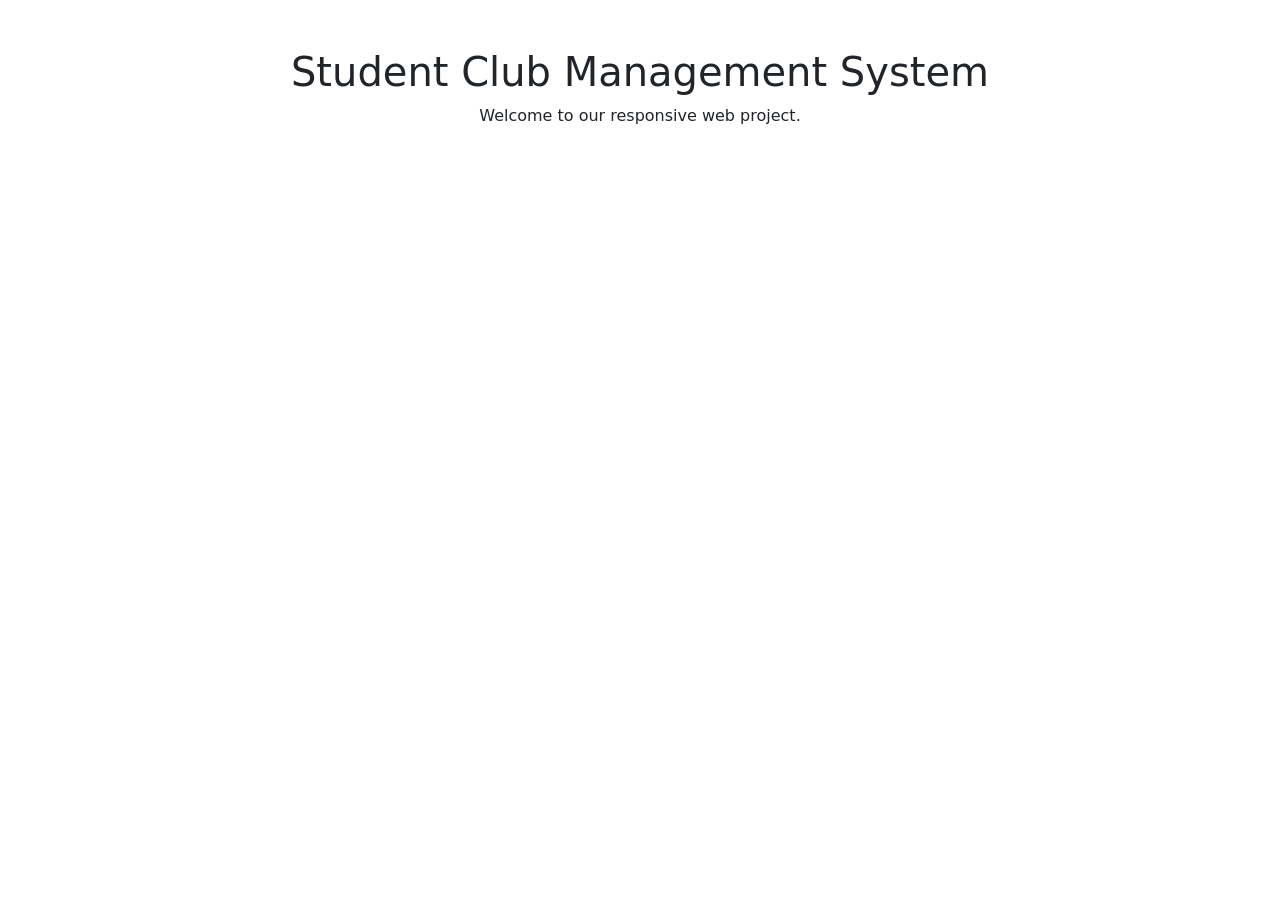
==== index.html @ 662017c7 "Initial project setup" ====
<!DOCTYPE html>
<html lang="en">
<head>
    <meta charset="UTF-8">
    <meta name="viewport" content="width=device-width, initial-scale=1.0">

    <title>Student Club Management</title>

    <!-- Bootstrap CSS -->
    <link href="https://cdn.jsdelivr.net/npm/bootstrap@5.3.3/dist/css/bootstrap.min.css" rel="stylesheet">

    <!-- Custom CSS -->
    <link rel="stylesheet" href="css/style.css">
</head>
<body>

    <h1 class="text-center mt-5">
        Student Club Management System
    </h1>

    <p class="text-center">
        Welcome to our responsive web project.
    </p>

    <!-- Bootstrap JS -->
    <script src="https://cdn.jsdelivr.net/npm/bootstrap@5.3.3/dist/js/bootstrap.bundle.min.js"></script>

    <!-- Custom JS -->
    <script src="js/script.js"></script>

</body>
</html>
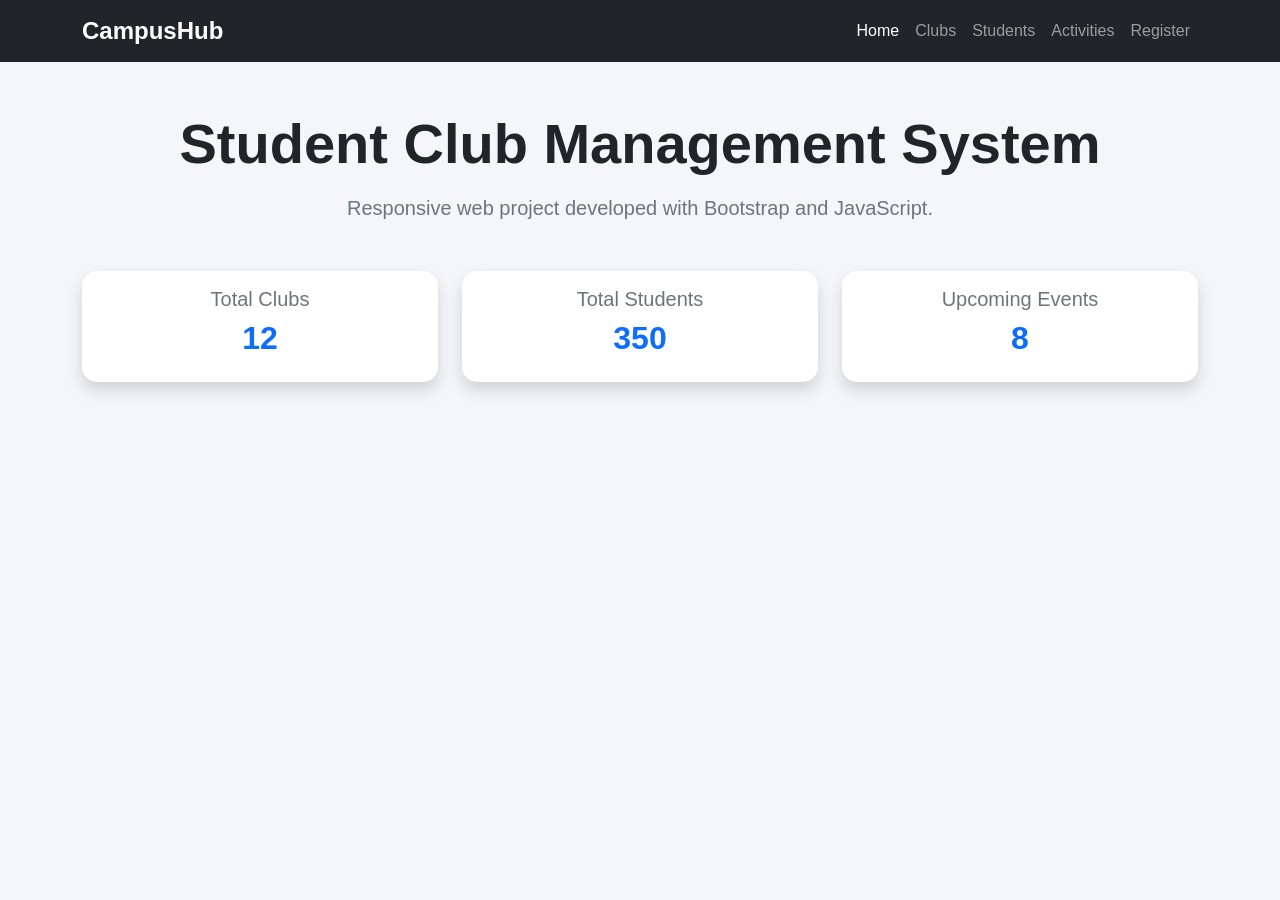
==== commit 69177af2: "Add dashboard styling" ====
--- a/index.html
+++ b/index.html
@@ -14,13 +14,121 @@
 </head>
 <body>
 
-    <h1 class="text-center mt-5">
-        Student Club Management System
-    </h1>
+    <!-- NAVBAR -->
 
-    <p class="text-center">
-        Welcome to our responsive web project.
-    </p>
+    <nav class="navbar navbar-expand-lg navbar-dark bg-dark">
+        <div class="container">
+
+            <a class="navbar-brand" href="#">
+                CampusHub
+            </a>
+
+            <button class="navbar-toggler" type="button" data-bs-toggle="collapse" data-bs-target="#menu">
+                <span class="navbar-toggler-icon"></span>
+            </button>
+
+            <div class="collapse navbar-collapse" id="menu">
+
+                <ul class="navbar-nav ms-auto">
+
+                    <li class="nav-item">
+                        <a class="nav-link active" href="index.html">Home</a>
+                    </li>
+
+                    <li class="nav-item">
+                        <a class="nav-link" href="clubs.html">Clubs</a>
+                    </li>
+
+                    <li class="nav-item">
+                        <a class="nav-link" href="students.html">Students</a>
+                    </li>
+
+                    <li class="nav-item">
+                        <a class="nav-link" href="activities.html">Activities</a>
+                    </li>
+
+                    <li class="nav-item">
+                        <a class="nav-link" href="register.html">Register</a>
+                    </li>
+
+                </ul>
+
+            </div>
+
+        </div>
+    </nav>
+
+    <!-- HERO SECTION -->
+
+    <div class="container mt-5 text-center">
+
+        <h1 class="display-4">
+            Student Club Management System
+        </h1>
+
+        <p class="lead mt-3">
+            Responsive web project developed with Bootstrap and JavaScript.
+        </p>
+
+    </div>
+
+    <!-- DASHBOARD CARDS -->
+
+    <div class="container mt-5">
+
+        <div class="row">
+
+            <div class="col-md-4 mb-4">
+
+                <div class="card shadow">
+
+                    <div class="card-body text-center">
+
+                        <h5>Total Clubs</h5>
+
+                        <h2>12</h2>
+
+                    </div>
+
+                </div>
+
+            </div>
+
+            <div class="col-md-4 mb-4">
+
+                <div class="card shadow">
+
+                    <div class="card-body text-center">
+
+                        <h5>Total Students</h5>
+
+                        <h2>350</h2>
+
+                    </div>
+
+                </div>
+
+            </div>
+
+            <div class="col-md-4 mb-4">
+
+                <div class="card shadow">
+
+                    <div class="card-body text-center">
+
+                        <h5>Upcoming Events</h5>
+
+                        <h2>8</h2>
+
+                    </div>
+
+                </div>
+
+            </div>
+
+        </div>
+
+    </div>
 
     <!-- Bootstrap JS -->
     <script src="https://cdn.jsdelivr.net/npm/bootstrap@5.3.3/dist/js/bootstrap.bundle.min.js"></script>
--- a/css/style.css
+++ b/css/style.css
@@ -0,0 +1,37 @@
+body {
+    background-color: #f4f6f9;
+    font-family: Arial, sans-serif;
+}
+
+.navbar-brand {
+    font-weight: bold;
+    font-size: 24px;
+}
+
+.display-4 {
+    font-weight: bold;
+    color: #212529;
+}
+
+.lead {
+    color: #6c757d;
+}
+
+.card {
+    border: none;
+    border-radius: 15px;
+}
+
+.card h5 {
+    color: #6c757d;
+}
+
+.card h2 {
+    color: #0d6efd;
+    font-weight: bold;
+}
+
+.card:hover {
+    transform: translateY(-5px);
+    transition: 0.3s;
+}
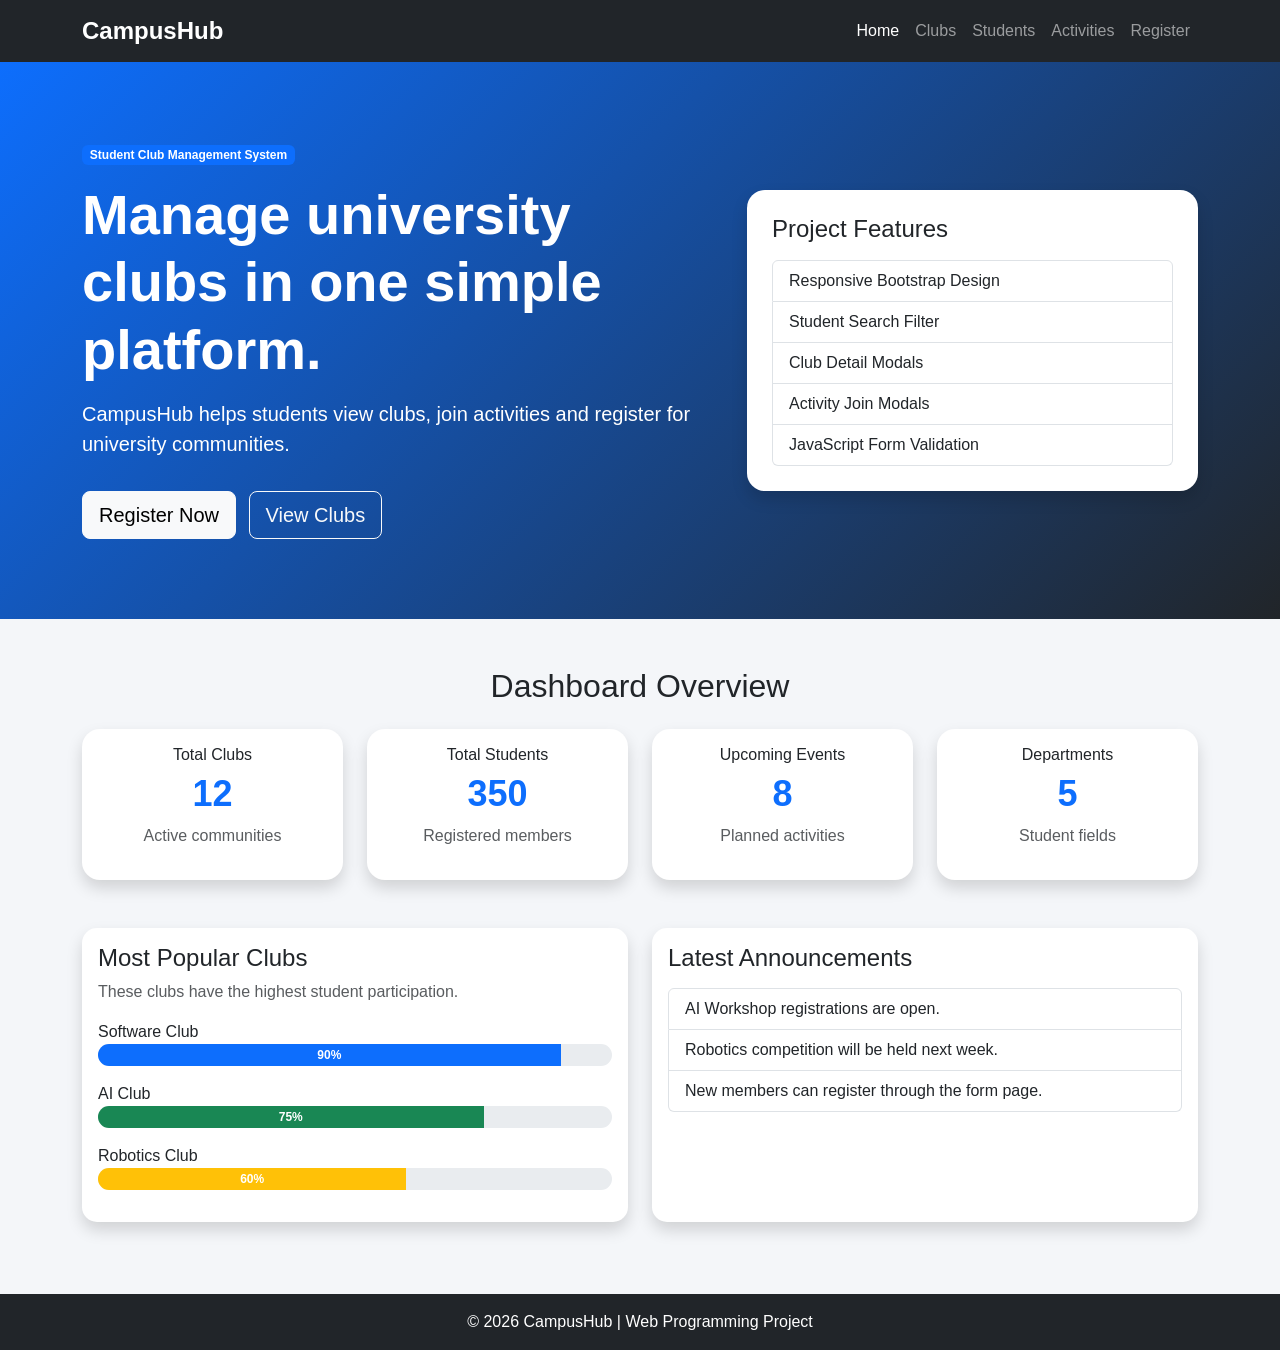
==== commit 9c38b57a: "Improve home page design" ====
--- a/index.html
+++ b/index.html
@@ -3,138 +3,224 @@
 <head>
     <meta charset="UTF-8">
     <meta name="viewport" content="width=device-width, initial-scale=1.0">
-
-    <title>Student Club Management</title>
-
-    <!-- Bootstrap CSS -->
+    <title>CampusHub Home</title>
+
     <link href="https://cdn.jsdelivr.net/npm/bootstrap@5.3.3/dist/css/bootstrap.min.css" rel="stylesheet">
-
-    <!-- Custom CSS -->
     <link rel="stylesheet" href="css/style.css">
 </head>
 <body>
 
-    <!-- NAVBAR -->
-
-    <nav class="navbar navbar-expand-lg navbar-dark bg-dark">
-        <div class="container">
-
-            <a class="navbar-brand" href="#">
-                CampusHub
-            </a>
-
-            <button class="navbar-toggler" type="button" data-bs-toggle="collapse" data-bs-target="#menu">
-                <span class="navbar-toggler-icon"></span>
-            </button>
-
-            <div class="collapse navbar-collapse" id="menu">
-
-                <ul class="navbar-nav ms-auto">
-
-                    <li class="nav-item">
-                        <a class="nav-link active" href="index.html">Home</a>
-                    </li>
-
-                    <li class="nav-item">
-                        <a class="nav-link" href="clubs.html">Clubs</a>
-                    </li>
-
-                    <li class="nav-item">
-                        <a class="nav-link" href="students.html">Students</a>
-                    </li>
-
-                    <li class="nav-item">
-                        <a class="nav-link" href="activities.html">Activities</a>
-                    </li>
-
-                    <li class="nav-item">
-                        <a class="nav-link" href="register.html">Register</a>
-                    </li>
-
-                </ul>
-
-            </div>
-
-        </div>
-    </nav>
-
-    <!-- HERO SECTION -->
-
-    <div class="container mt-5 text-center">
-
-        <h1 class="display-4">
-            Student Club Management System
-        </h1>
-
-        <p class="lead mt-3">
-            Responsive web project developed with Bootstrap and JavaScript.
-        </p>
-
-    </div>
-
-    <!-- DASHBOARD CARDS -->
-
-    <div class="container mt-5">
-
-        <div class="row">
-
-            <div class="col-md-4 mb-4">
-
-                <div class="card shadow">
-
-                    <div class="card-body text-center">
-
-                        <h5>Total Clubs</h5>
-
-                        <h2>12</h2>
-
-                    </div>
-
-                </div>
-
-            </div>
-
-            <div class="col-md-4 mb-4">
-
-                <div class="card shadow">
-
-                    <div class="card-body text-center">
-
-                        <h5>Total Students</h5>
-
-                        <h2>350</h2>
-
-                    </div>
-
-                </div>
-
-            </div>
-
-            <div class="col-md-4 mb-4">
-
-                <div class="card shadow">
-
-                    <div class="card-body text-center">
-
-                        <h5>Upcoming Events</h5>
-
-                        <h2>8</h2>
-
-                    </div>
-
-                </div>
-
-            </div>
-
-        </div>
-
-    </div>
-
-    <!-- Bootstrap JS -->
-    <script src="https://cdn.jsdelivr.net/npm/bootstrap@5.3.3/dist/js/bootstrap.bundle.min.js"></script>
-
-    <!-- Custom JS -->
-    <script src="js/script.js"></script>
+<nav class="navbar navbar-expand-lg navbar-dark bg-dark">
+    <div class="container">
+
+        <a class="navbar-brand" href="index.html">CampusHub</a>
+
+        <button class="navbar-toggler" type="button" data-bs-toggle="collapse" data-bs-target="#menu">
+            <span class="navbar-toggler-icon"></span>
+        </button>
+
+        <div class="collapse navbar-collapse" id="menu">
+            <ul class="navbar-nav ms-auto">
+                <li class="nav-item"><a class="nav-link active" href="index.html">Home</a></li>
+                <li class="nav-item"><a class="nav-link" href="clubs.html">Clubs</a></li>
+                <li class="nav-item"><a class="nav-link" href="students.html">Students</a></li>
+                <li class="nav-item"><a class="nav-link" href="activities.html">Activities</a></li>
+                <li class="nav-item"><a class="nav-link" href="register.html">Register</a></li>
+            </ul>
+        </div>
+
+    </div>
+</nav>
+
+<header class="hero-section">
+    <div class="container">
+        <div class="row align-items-center">
+
+            <div class="col-md-7">
+
+                <span class="badge bg-primary mb-3">
+                    Student Club Management System
+                </span>
+
+                <h1 class="display-4 text-white">
+                    Manage university clubs in one simple platform.
+                </h1>
+
+                <p class="lead text-white mt-3">
+                    CampusHub helps students view clubs, join activities and register for university communities.
+                </p>
+
+                <a href="register.html" class="btn btn-light btn-lg mt-3">
+                    Register Now
+                </a>
+
+                <a href="clubs.html" class="btn btn-outline-light btn-lg mt-3 ms-2">
+                    View Clubs
+                </a>
+
+            </div>
+
+            <div class="col-md-5 mt-4 mt-md-0">
+
+                <div class="hero-card shadow">
+
+                    <h4 class="mb-3">Project Features</h4>
+
+                    <ul class="list-group">
+
+                        <li class="list-group-item">Responsive Bootstrap Design</li>
+                        <li class="list-group-item">Student Search Filter</li>
+                        <li class="list-group-item">Club Detail Modals</li>
+                        <li class="list-group-item">Activity Join Modals</li>
+                        <li class="list-group-item">JavaScript Form Validation</li>
+
+                    </ul>
+
+                </div>
+
+            </div>
+
+        </div>
+    </div>
+</header>
+
+<section class="container mt-5">
+
+    <h2 class="text-center mb-4">
+        Dashboard Overview
+    </h2>
+
+    <div class="row">
+
+        <div class="col-md-3 mb-4">
+            <div class="card shadow text-center dashboard-card">
+                <div class="card-body">
+                    <h6>Total Clubs</h6>
+                    <h2>12</h2>
+                    <p class="text-muted">Active communities</p>
+                </div>
+            </div>
+        </div>
+
+        <div class="col-md-3 mb-4">
+            <div class="card shadow text-center dashboard-card">
+                <div class="card-body">
+                    <h6>Total Students</h6>
+                    <h2>350</h2>
+                    <p class="text-muted">Registered members</p>
+                </div>
+            </div>
+        </div>
+
+        <div class="col-md-3 mb-4">
+            <div class="card shadow text-center dashboard-card">
+                <div class="card-body">
+                    <h6>Upcoming Events</h6>
+                    <h2>8</h2>
+                    <p class="text-muted">Planned activities</p>
+                </div>
+            </div>
+        </div>
+
+        <div class="col-md-3 mb-4">
+            <div class="card shadow text-center dashboard-card">
+                <div class="card-body">
+                    <h6>Departments</h6>
+                    <h2>5</h2>
+                    <p class="text-muted">Student fields</p>
+                </div>
+            </div>
+        </div>
+
+    </div>
+
+</section>
+
+<section class="container mt-4 mb-5">
+
+    <div class="row">
+
+        <div class="col-md-6 mb-4">
+
+            <div class="card shadow h-100">
+
+                <div class="card-body">
+
+                    <h4>Most Popular Clubs</h4>
+
+                    <p class="text-muted">
+                        These clubs have the highest student participation.
+                    </p>
+
+                    <div class="mb-3">
+                        <label>Software Club</label>
+                        <div class="progress">
+                            <div class="progress-bar" style="width: 90%;">90%</div>
+                        </div>
+                    </div>
+
+                    <div class="mb-3">
+                        <label>AI Club</label>
+                        <div class="progress">
+                            <div class="progress-bar bg-success" style="width: 75%;">75%</div>
+                        </div>
+                    </div>
+
+                    <div class="mb-3">
+                        <label>Robotics Club</label>
+                        <div class="progress">
+                            <div class="progress-bar bg-warning" style="width: 60%;">60%</div>
+                        </div>
+                    </div>
+
+                </div>
+
+            </div>
+
+        </div>
+
+        <div class="col-md-6 mb-4">
+
+            <div class="card shadow h-100">
+
+                <div class="card-body">
+
+                    <h4>Latest Announcements</h4>
+
+                    <div class="list-group mt-3">
+
+                        <div class="list-group-item">
+                            AI Workshop registrations are open.
+                        </div>
+
+                        <div class="list-group-item">
+                            Robotics competition will be held next week.
+                        </div>
+
+                        <div class="list-group-item">
+                            New members can register through the form page.
+                        </div>
+
+                    </div>
+
+                </div>
+
+            </div>
+
+        </div>
+
+    </div>
+
+</section>
+
+<footer class="bg-dark text-white text-center p-3">
+    <p class="mb-0">
+        © 2026 CampusHub | Web Programming Project
+    </p>
+</footer>
+
+<script src="https://cdn.jsdelivr.net/npm/bootstrap@5.3.3/dist/js/bootstrap.bundle.min.js"></script>
+<script src="js/script.js"></script>
 
 </body>
 </html>
--- a/css/style.css
+++ b/css/style.css
@@ -34,4 +34,32 @@
 .card:hover {
     transform: translateY(-5px);
     transition: 0.3s;
+}
+
+.hero-section {
+    background: linear-gradient(135deg, #0d6efd, #212529);
+    padding: 80px 0;
+}
+
+.hero-card {
+    background-color: white;
+    padding: 25px;
+    border-radius: 18px;
+}
+
+.dashboard-card {
+    border-radius: 18px;
+}
+
+.dashboard-card h2 {
+    font-size: 36px;
+}
+
+.progress {
+    height: 22px;
+    border-radius: 20px;
+}
+
+.progress-bar {
+    font-weight: bold;
 }
